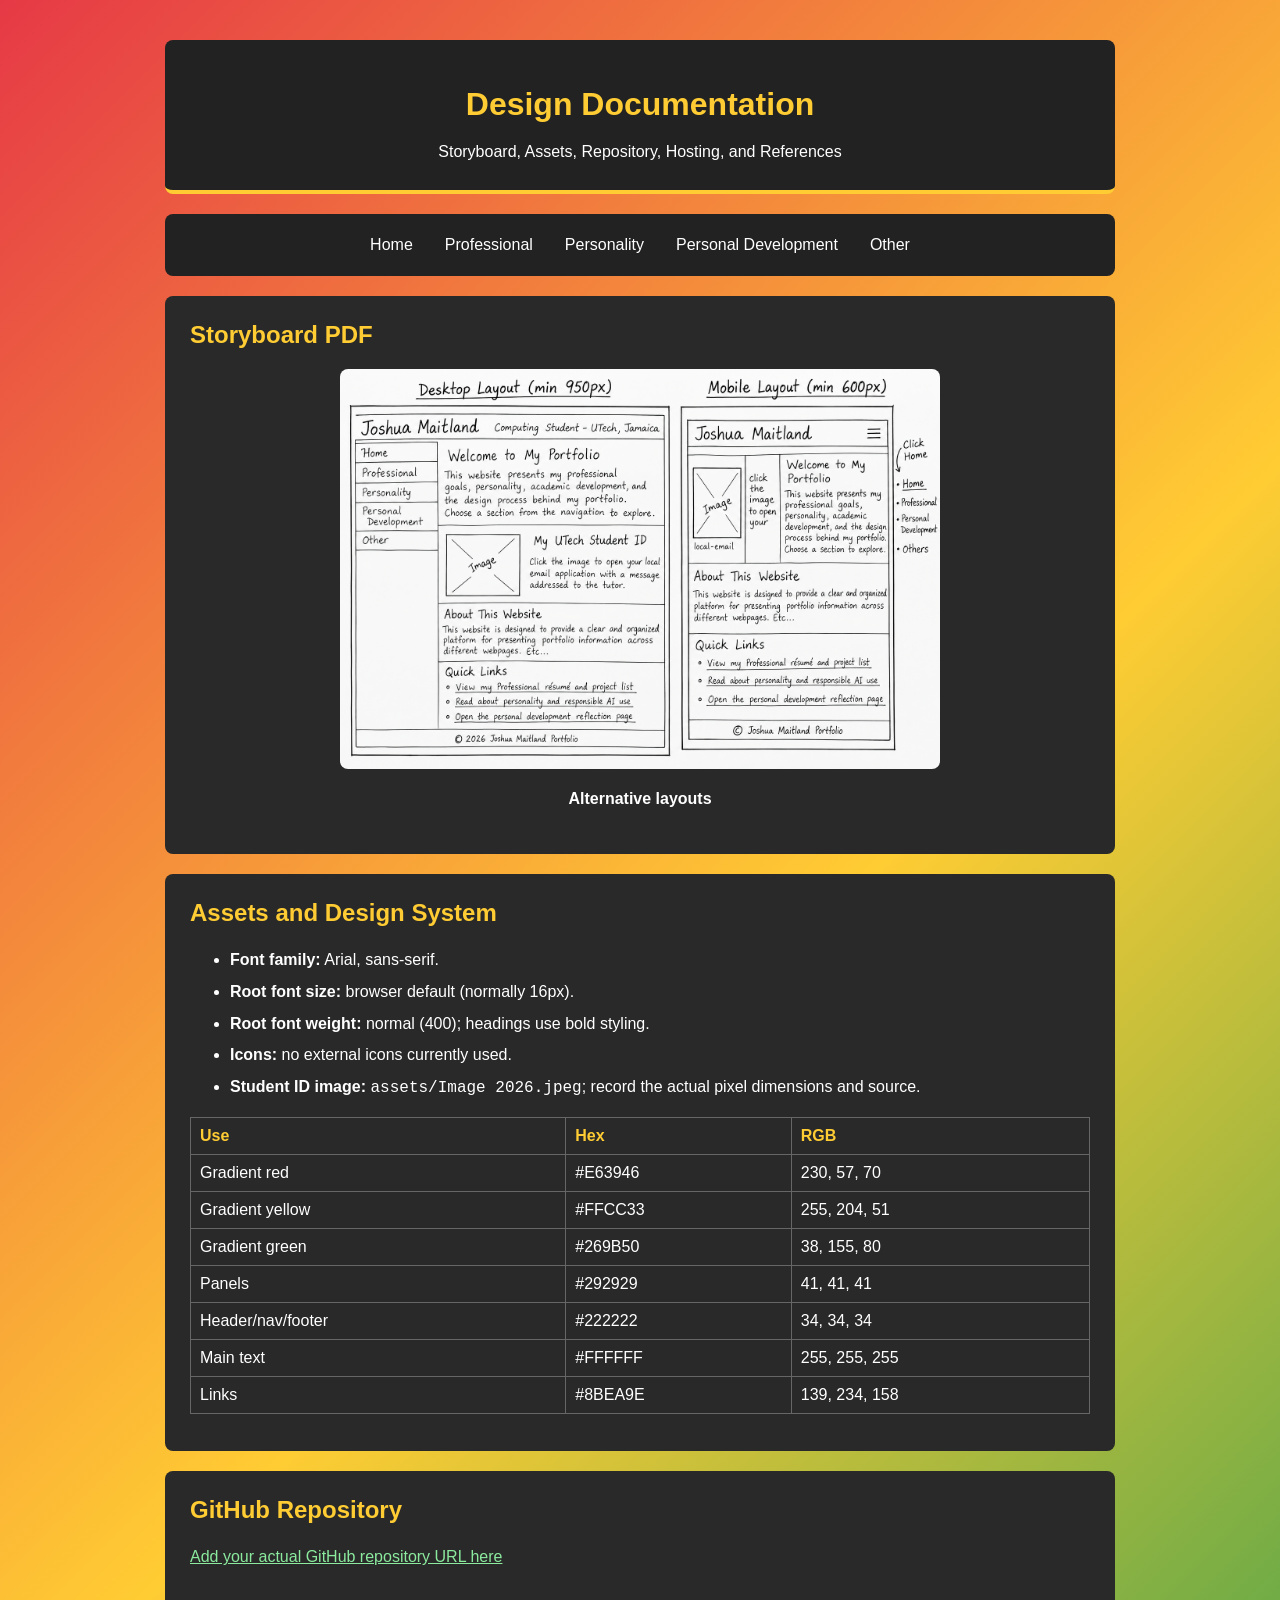
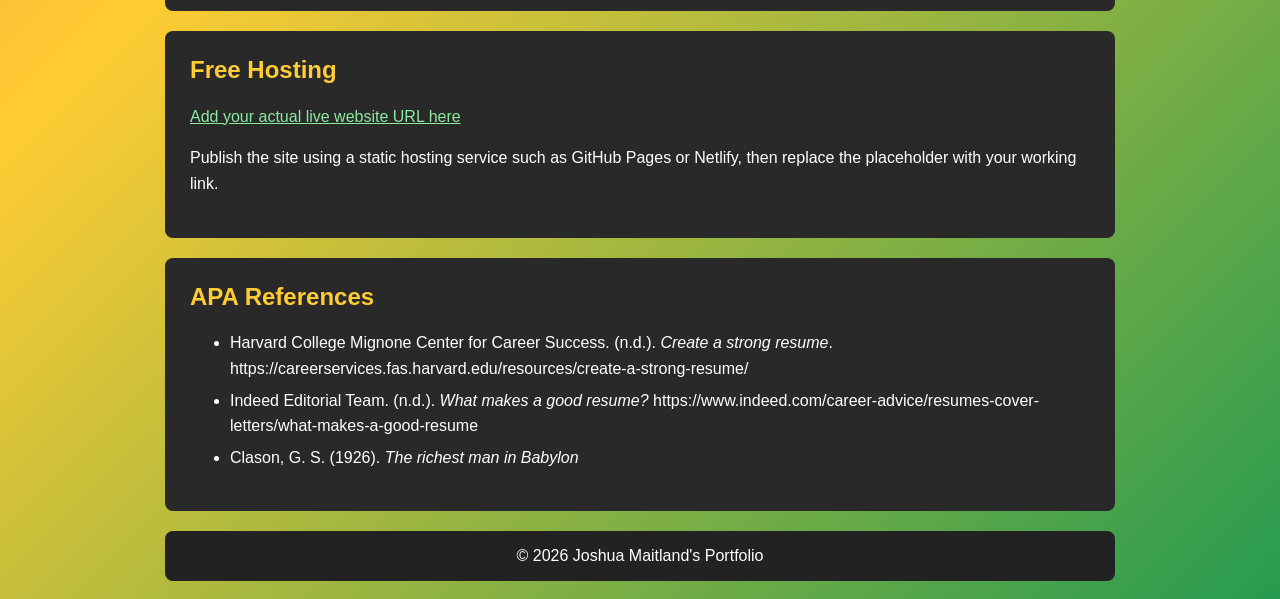
==== joshua_maitland_restructured/Codes/other.html @ 3a0cdfc2 "Add files via upload initial commit" ====
<!DOCTYPE html>
<html lang="en">
<head>
    <meta charset="UTF-8">
    <meta name="viewport" content="width=device-width, initial-scale=1.0">
    <title>Other | Joshua Maitland</title>
    <link rel="stylesheet" href="../Stylesheet2.css">
</head>
<body>
    <header>
        <h1>Design Documentation</h1>
        <p>Storyboard, Assets, Repository, Hosting, and References</p>
    </header>
    <nav aria-label="Main navigation">
        <a href="index.html">Home</a>
        <a href="professional.html">Professional</a>
        <a href="personality.html">Personality</a>
        <a href="personal-development.html">Personal Development</a>
        <a href="other.html">Other</a>
    </nav>
    <main>
        <section class="panel">
            <h2>Storyboard PDF</h2>
            <div class="layouts">
                <div class="label">
                    <img src="../assets/Desktop and Mobile Portfolio Wireframes.png">
                    <h4>Alternative layouts </h4>
                </div>
                
            </div>

        </section>
        <section class="panel">
            <h2>Assets and Design System</h2>
            <ul>
                <li><strong>Font family:</strong> Arial, sans-serif.</li>
                <li><strong>Root font size:</strong> browser default (normally 16px).</li>
                <li><strong>Root font weight:</strong> normal (400); headings use bold styling.</li>
                <li><strong>Icons:</strong> no external icons currently used.</li>
                <li><strong>Student ID image:</strong> <code>assets/Image 2026.jpeg</code>; record the actual pixel dimensions and source.</li>
            </ul>
            <table>
                <thead><tr><th>Use</th><th>Hex</th><th>RGB</th></tr></thead>
                <tbody>
                    <tr><td>Gradient red</td><td>#E63946</td><td>230, 57, 70</td></tr>
                    <tr><td>Gradient yellow</td><td>#FFCC33</td><td>255, 204, 51</td></tr>
                    <tr><td>Gradient green</td><td>#269B50</td><td>38, 155, 80</td></tr>
                    <tr><td>Panels</td><td>#292929</td><td>41, 41, 41</td></tr>
                    <tr><td>Header/nav/footer</td><td>#222222</td><td>34, 34, 34</td></tr>
                    <tr><td>Main text</td><td>#FFFFFF</td><td>255, 255, 255</td></tr>
                    <tr><td>Links</td><td>#8BEA9E</td><td>139, 234, 158</td></tr>
                </tbody>
            </table>
        </section>
        <section class="panel">
            <h2>GitHub Repository</h2>
            <p><a href="#" aria-label="Replace with your GitHub repository URL">Add your actual GitHub repository URL here</a></p>
        </section>
        <section class="panel">
            <h2>Free Hosting</h2>
            <p><a href="#" aria-label="Replace with your hosted website URL">Add your actual live website URL here</a></p>
            <p>Publish the site using a static hosting service such as GitHub Pages or Netlify, then replace the placeholder with your working link.</p>
        </section>
        <section class="panel">
            <h2>APA References</h2>
            <ul>
                <li>Harvard College Mignone Center for Career Success. (n.d.). <em>Create a strong resume</em>. https://careerservices.fas.harvard.edu/resources/create-a-strong-resume/</li>
                <li>Indeed Editorial Team. (n.d.). <em>What makes a good resume?</em> https://www.indeed.com/career-advice/resumes-cover-letters/what-makes-a-good-resume</li>
                <li>Clason, G. S. (1926). <em>The richest man in Babylon</em></li>
                
            </ul>
        </section>
    </main>
    <footer><p>&copy; 2026 Joshua Maitland's Portfolio</p></footer>
</body>
</html>
---- joshua_maitland_restructured/Stylesheet2.css ----
/* Shared design system: CSS variables and reusable selectors */
:root {
    --colour-red: #e63946;
    --colour-yellow: #ffcc33;
    --colour-green: #269b50;
    --colour-panel: #292929;
    --colour-dark: #222222;
    --colour-text: #ffffff;
    --colour-link: #8bea9e;
    --font-main: Arial, Helvetica, sans-serif;
    --font-size-root: 16px;
    --font-weight-root: 400;
    --content-width: 950px;
}

* { box-sizing: border-box; }

html { scroll-behavior: smooth; }

body {
    font-family: var(--font-main);
    font-size: var(--font-size-root);
    font-weight: var(--font-weight-root);
    margin: 0;
    padding: 20px;
    background: linear-gradient(135deg, var(--colour-red), var(--colour-yellow), var(--colour-green));
    color: var(--colour-text);
    min-height: 100vh;
}

header {
    max-width: var(--content-width);
    margin: 20px auto;
    padding: 25px;
    text-align: center;
    background-color: var(--colour-dark);
    border-bottom: 4px solid var(--colour-yellow);
    border-radius: 8px;
}

header h1 { color: var(--colour-yellow); margin-bottom: 5px; }
header p { margin-bottom: 0; }

nav {
    max-width: var(--content-width);
    margin: 0 auto 20px;
    padding: 12px;
    display: flex;
    flex-wrap: wrap;
    justify-content: center;
    gap: 8px;
    background-color: var(--colour-dark);
    border-radius: 8px;
}

nav a {
    display: inline-block;
    color: var(--colour-text);
    text-decoration: none;
    padding: 10px 12px;
    border-radius: 5px;
}

nav a:hover,
nav a:focus {
    color: var(--colour-dark);
    background-color: var(--colour-yellow);
}

main { max-width: var(--content-width); margin: 0 auto; }

.panel {
    background-color: var(--colour-panel);
    padding: 25px;
    margin-bottom: 20px;
    border-radius: 8px;
}
.layouts {
    display: flex;
      gap: 80px;        /* space between images */
      align-items: center;
      justify-content: center;
}

.label {
    display: flex;
      flex-direction: column;
      align-items: center;
      text-align: center;
}
.layouts img {
    width: 600px;     /* adjust as needed */
      height: auto;
      border-radius: 8px;
}

.welcome { border-left: 5px solid var(--colour-yellow); }
h2 { color: var(--colour-yellow); margin-top: 0; }
h3 { color: #ffe28a; }
p, li { line-height: 1.6; }
p { overflow-wrap: anywhere; }
li { margin-bottom: 6px; }
a { color: var(--colour-link); }
a:hover, a:focus { color: var(--colour-yellow); }
.note { color: #dddddd; font-size: 0.875rem; }

.id-email-link { display: inline-block; }
.id-photo {
    display: block;
    width: 220px;
    max-width: 100%;
    height: auto;
    margin: 12px 0;
    border: 2px solid var(--colour-yellow);
    border-radius: 5px;
}
.id-email-link:focus .id-photo,
.id-email-link:hover .id-photo { outline: 3px solid var(--colour-link); }

table {
    width: 100%;
    border-collapse: collapse;
    margin: 12px 0;
}
th, td {
    text-align: left;
    border: 1px solid #666666;
    padding: 9px;
}
th { color: var(--colour-yellow); }
code { overflow-wrap: anywhere; }

footer {
    max-width: var(--content-width);
    margin: 20px auto 0;
    padding: 12px;
    text-align: center;
    background-color: var(--colour-dark);
    border-radius: 8px;
}
footer p { margin: 0; }

@media (max-width: 600px) {
    body { padding: 10px; }
    header { padding: 18px 12px; margin-top: 10px; }
    header h1 { font-size: 1.5rem; }
    nav { flex-direction: column; gap: 4px; }
    nav a { text-align: center; }
    .panel { padding: 16px; }
    h2 { font-size: 1.25rem; }
    p, li { font-size: 0.9375rem; }
    th, td { padding: 6px; font-size: 0.875rem; }
}
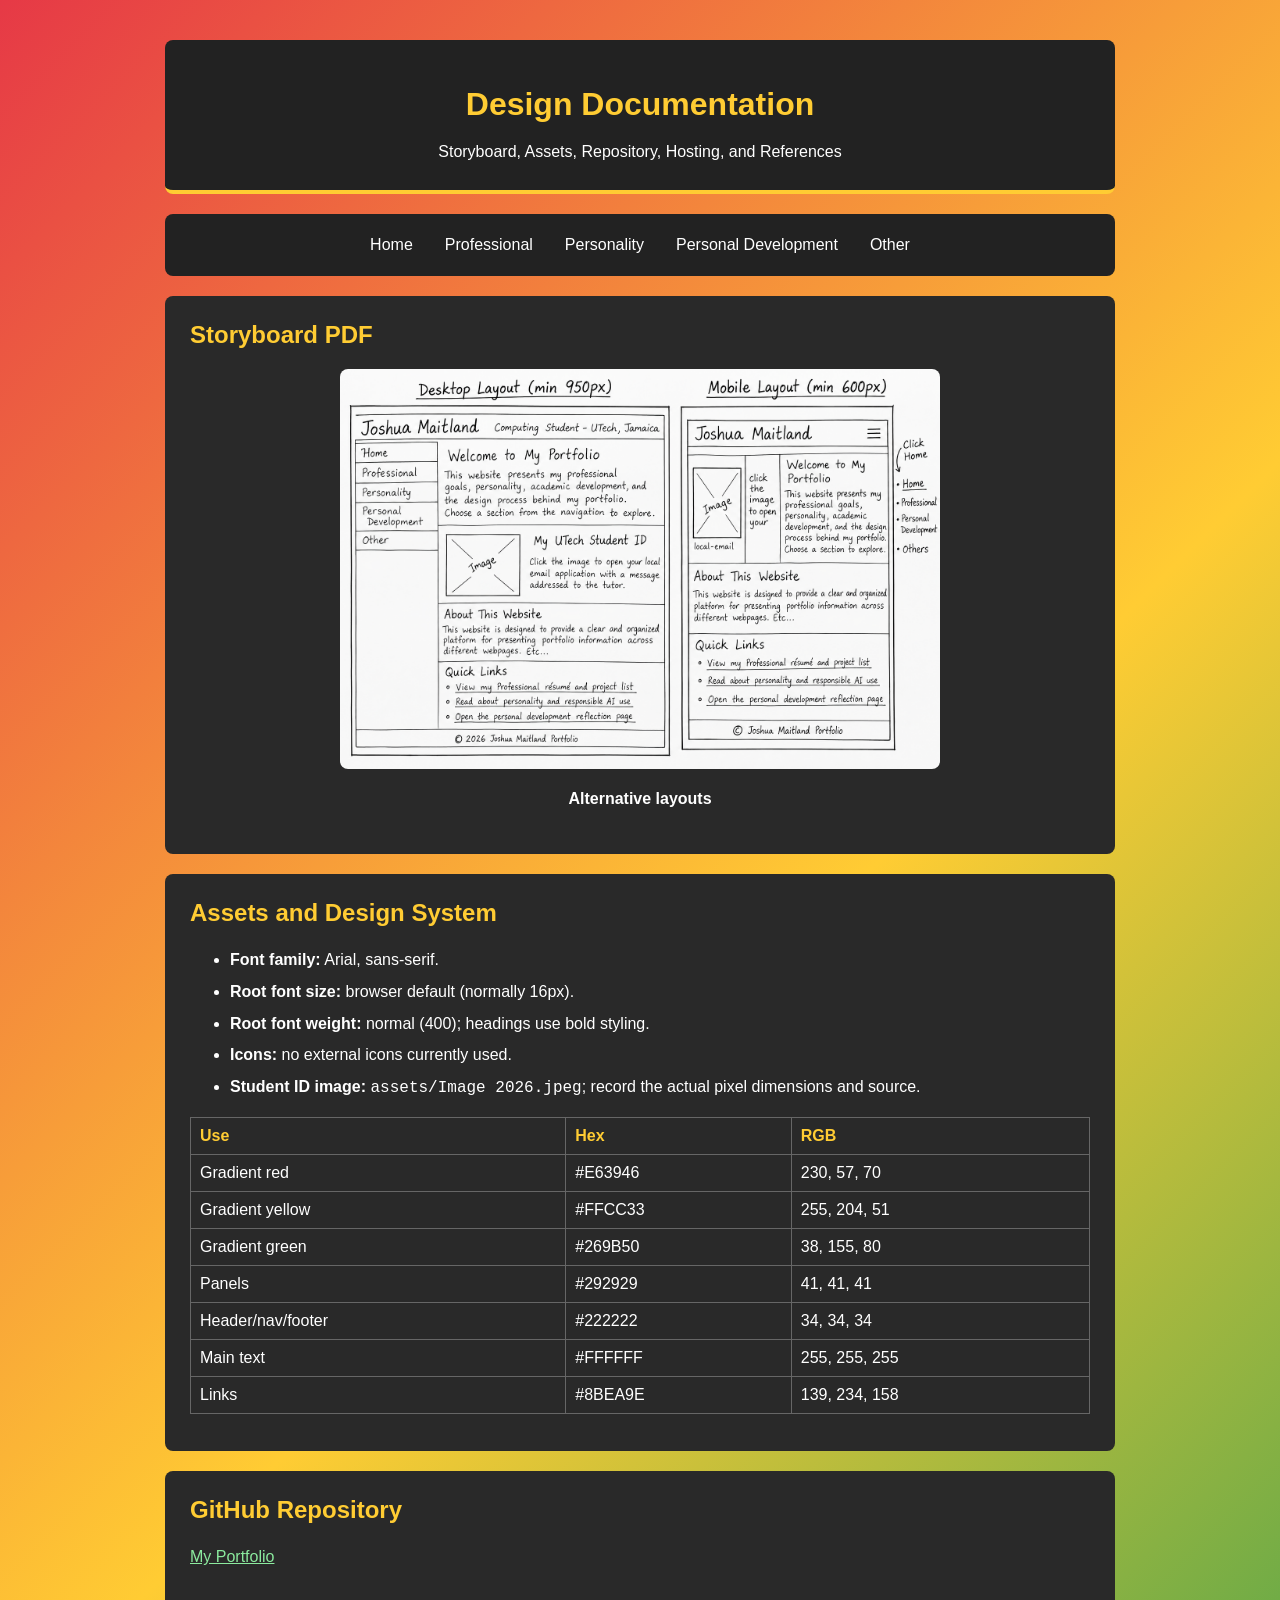
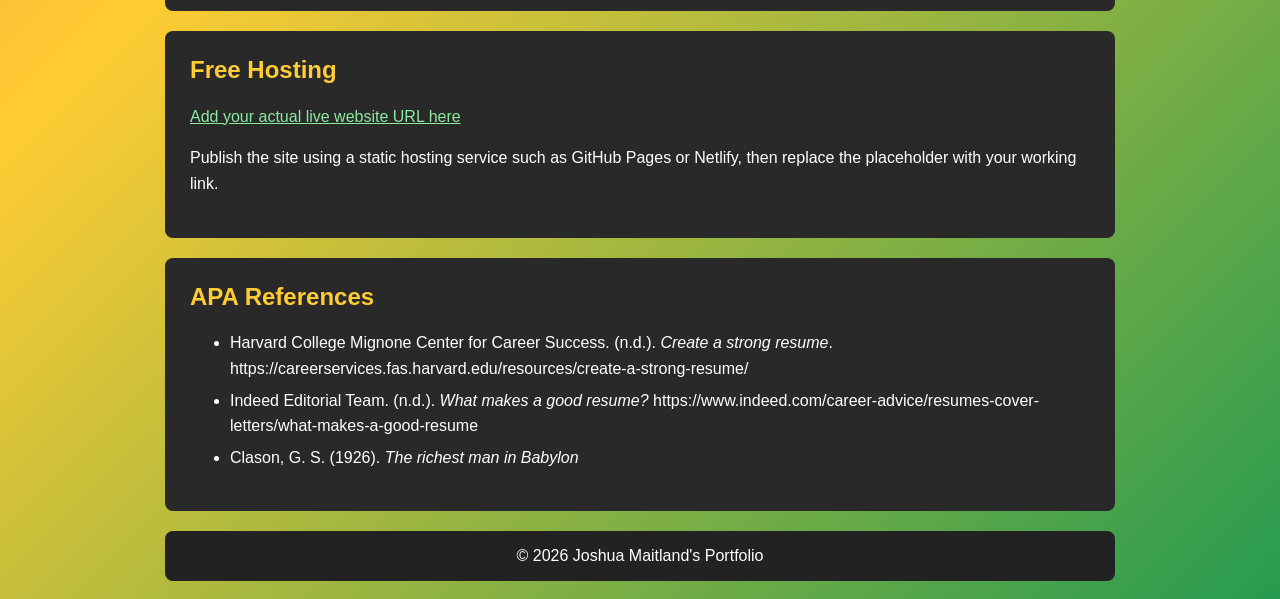
==== commit 38d9a330: "update github link" ====
--- a/joshua_maitland_restructured/Codes/other.html
+++ b/joshua_maitland_restructured/Codes/other.html
@@ -54,7 +54,7 @@
         </section>
         <section class="panel">
             <h2>GitHub Repository</h2>
-            <p><a href="#" aria-label="Replace with your GitHub repository URL">Add your actual GitHub repository URL here</a></p>
+            <p><a href="https://github.com/joshuamaitland99/2306965_Portfolio" aria-label="Replace with your GitHub repository URL">My Portfolio</a></p>
         </section>
         <section class="panel">
             <h2>Free Hosting</h2>
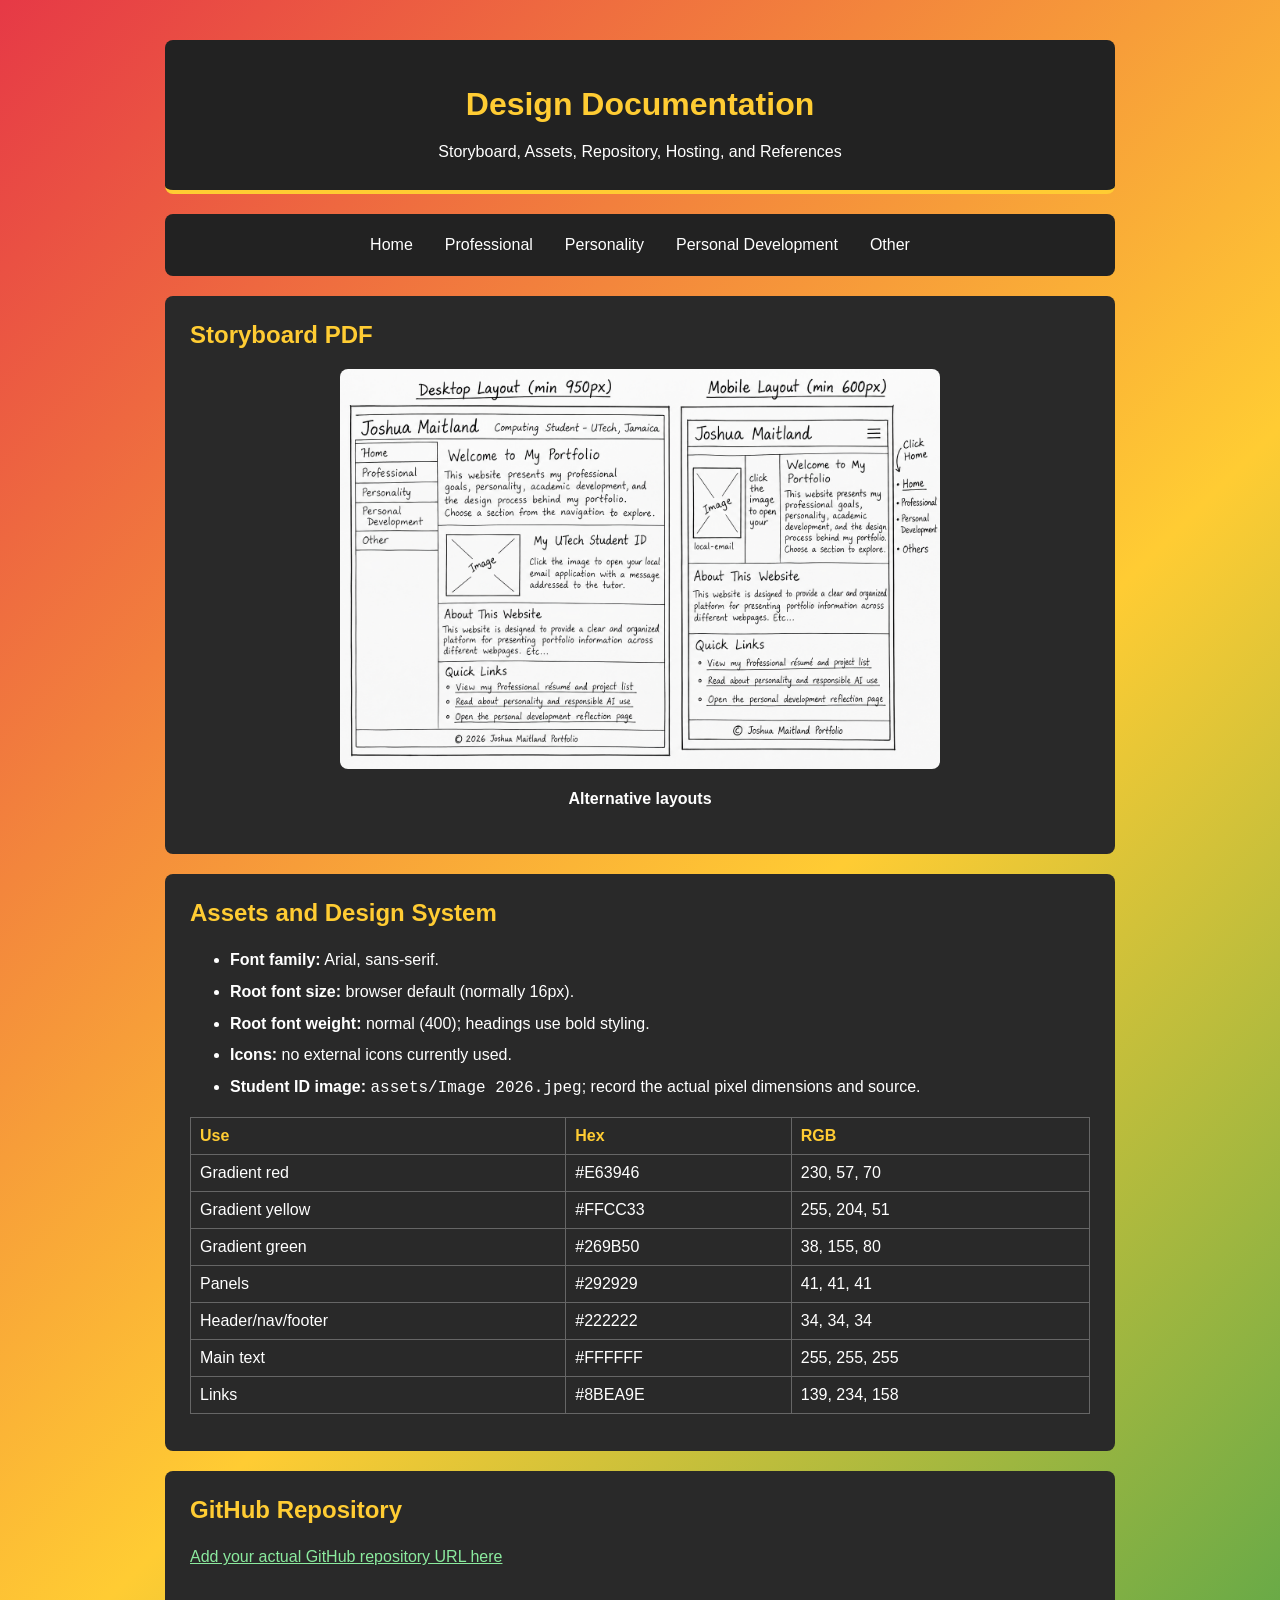
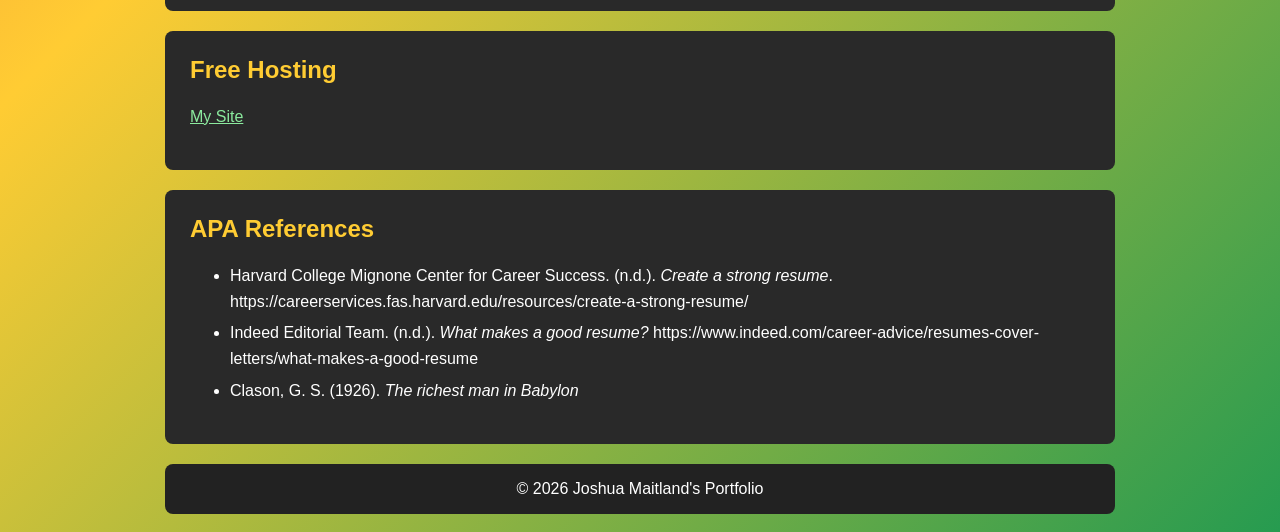
==== commit 382c00a9: "update link to personal site" ====
--- a/joshua_maitland_restructured/Codes/other.html
+++ b/joshua_maitland_restructured/Codes/other.html
@@ -54,12 +54,12 @@
         </section>
         <section class="panel">
             <h2>GitHub Repository</h2>
-            <p><a href="https://github.com/joshuamaitland99/2306965_Portfolio" aria-label="Replace with your GitHub repository URL">My Portfolio</a></p>
+            <p><a href="#" aria-label="Replace with your GitHub repository URL">Add your actual GitHub repository URL here</a></p>
         </section>
         <section class="panel">
             <h2>Free Hosting</h2>
-            <p><a href="#" aria-label="Replace with your hosted website URL">Add your actual live website URL here</a></p>
-            <p>Publish the site using a static hosting service such as GitHub Pages or Netlify, then replace the placeholder with your working link.</p>
+            <p><a href="https://jmaitland.netlify.app" aria-label="Replace with your hosted website URL">My Site</a></p>
+           
         </section>
         <section class="panel">
             <h2>APA References</h2>
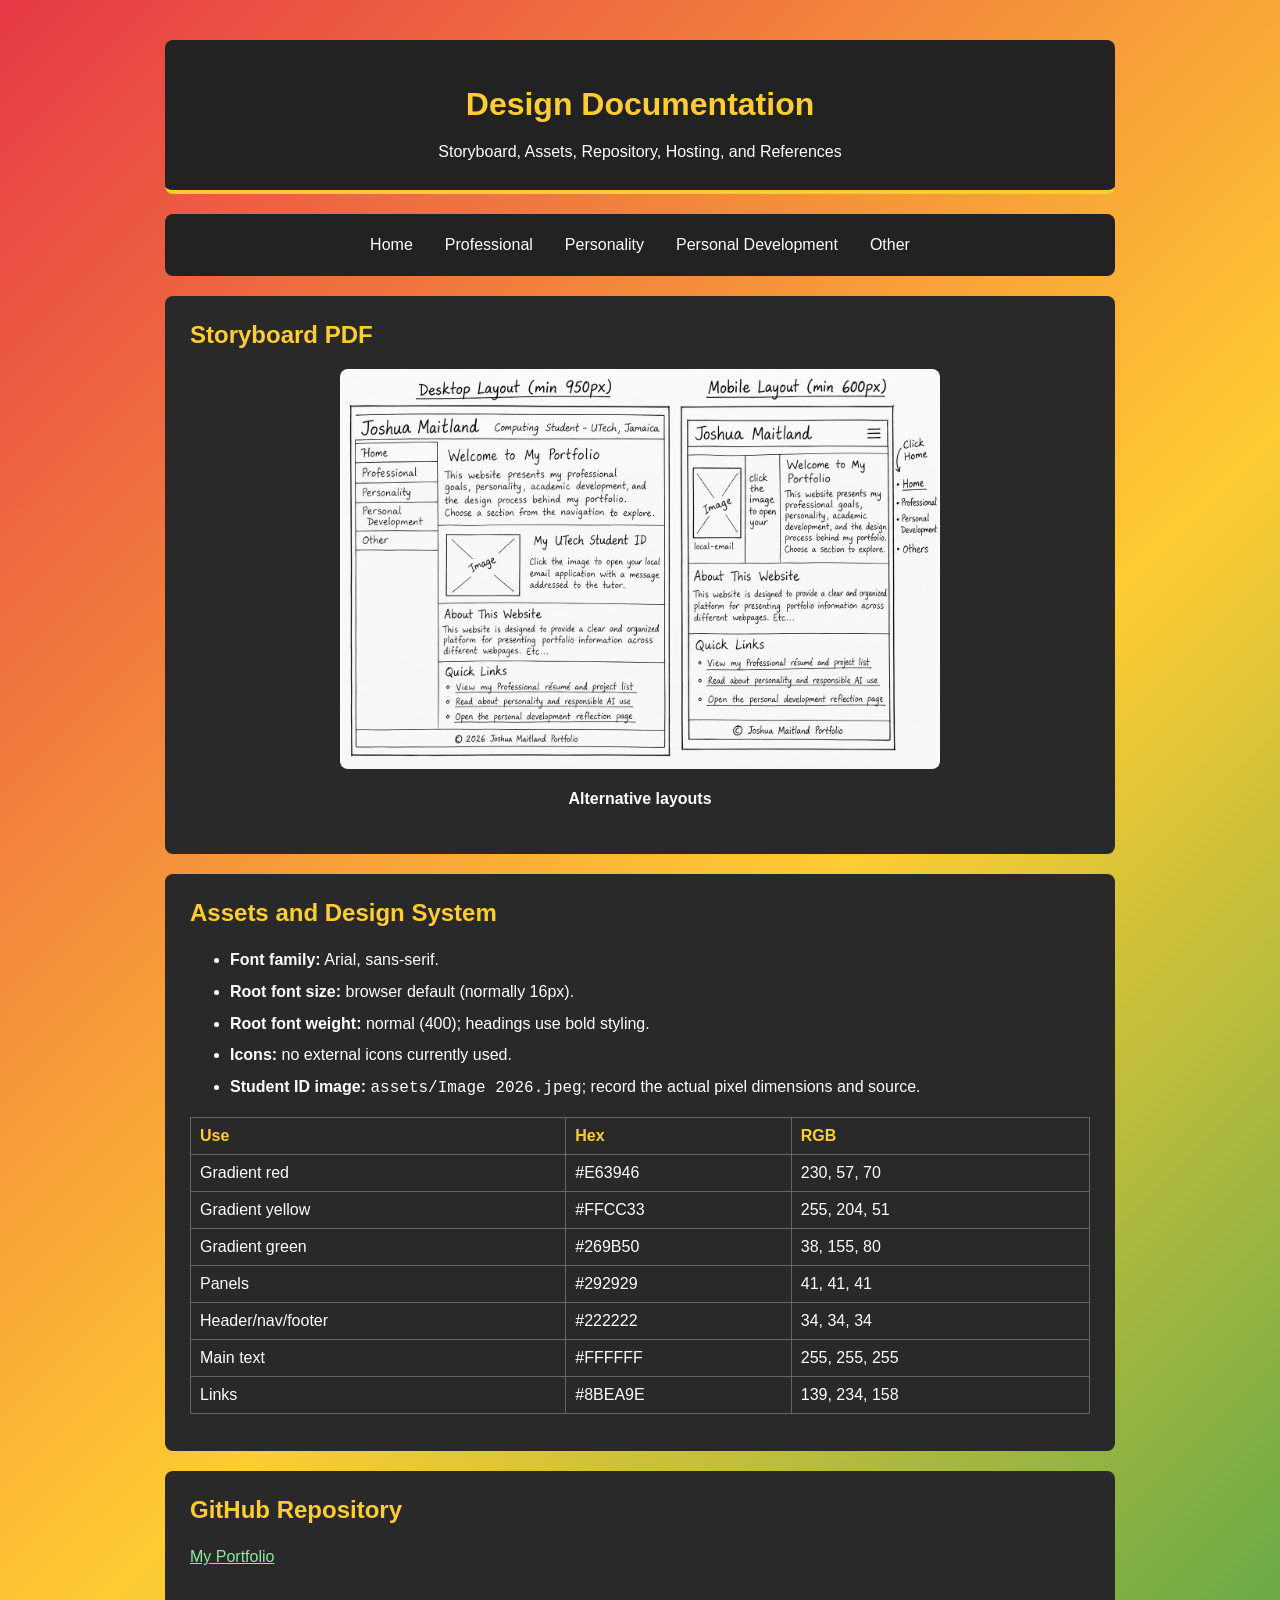
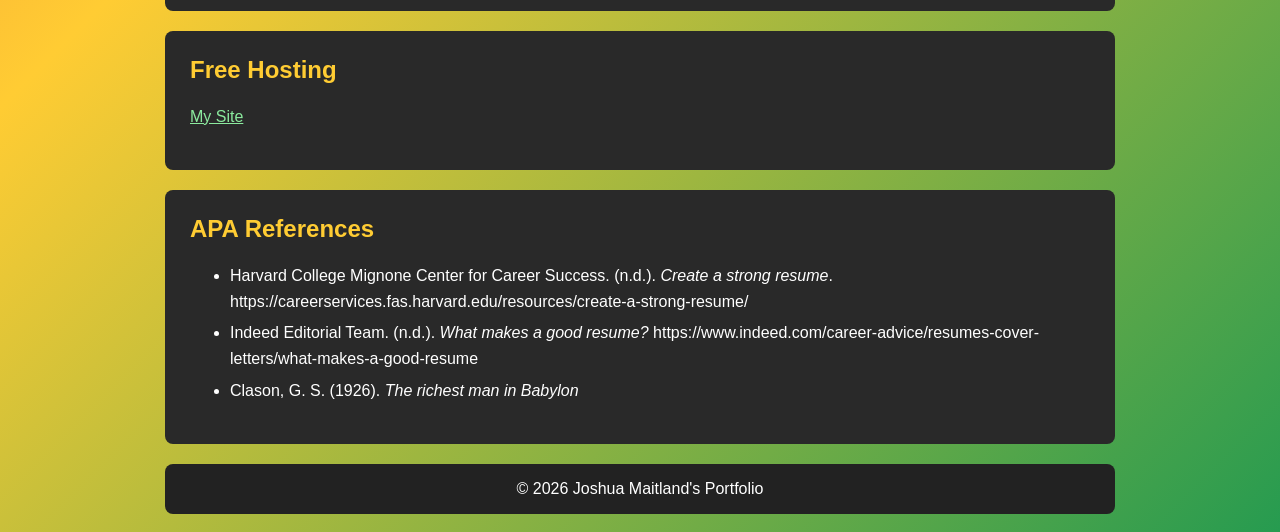
==== commit 9e79932c: "Merge pull request #2 from joshuamaitland99/agent-page-not-found-4b71 update link to personal site" ====
--- a/joshua_maitland_restructured/Codes/other.html
+++ b/joshua_maitland_restructured/Codes/other.html
@@ -54,7 +54,7 @@
         </section>
         <section class="panel">
             <h2>GitHub Repository</h2>
-            <p><a href="#" aria-label="Replace with your GitHub repository URL">Add your actual GitHub repository URL here</a></p>
+            <p><a href="https://github.com/joshuamaitland99/2306965_Portfolio" aria-label="Replace with your GitHub repository URL">My Portfolio</a></p>
         </section>
         <section class="panel">
             <h2>Free Hosting</h2>
